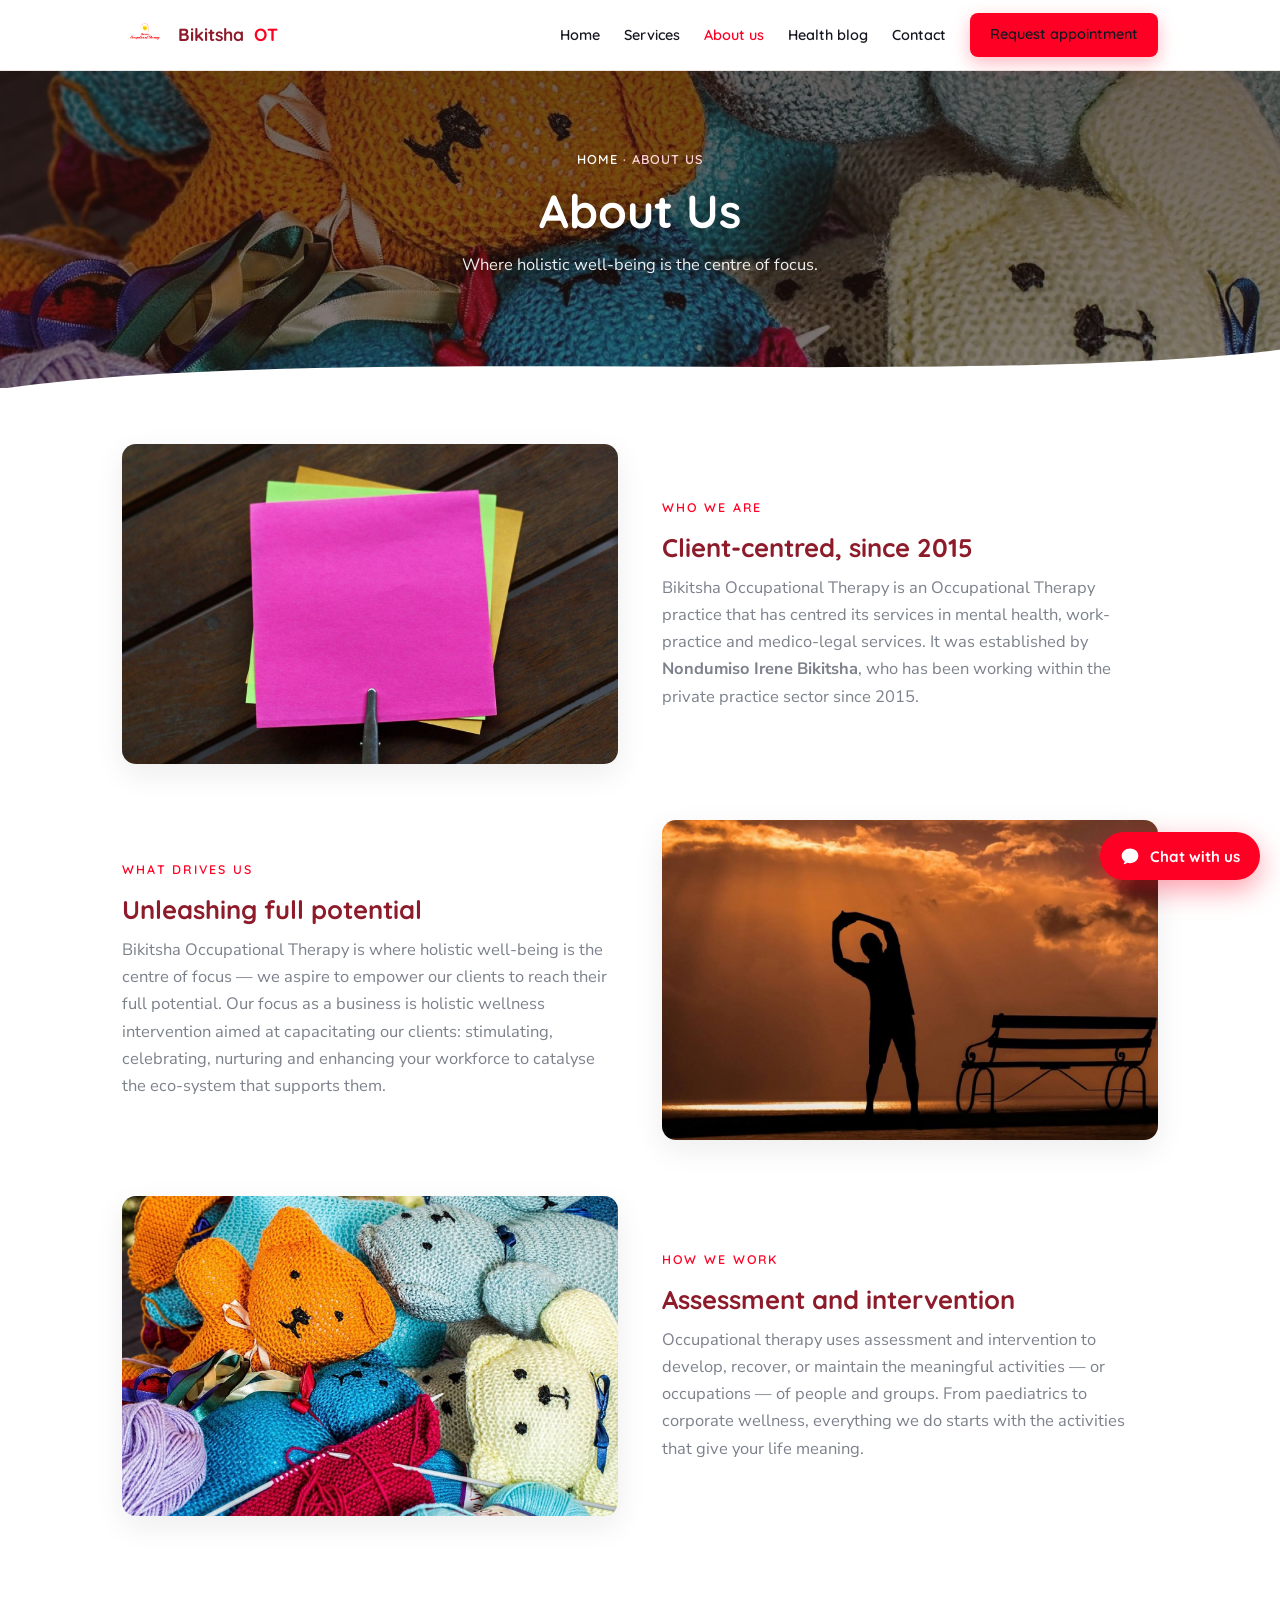
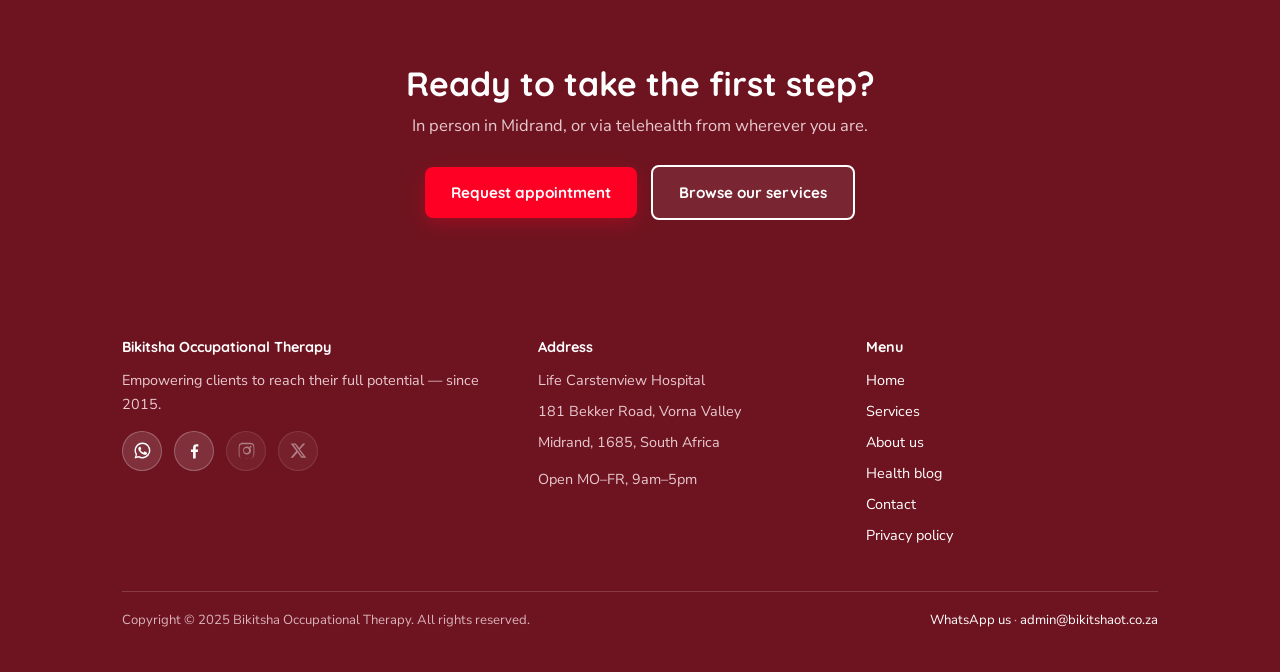
==== about-us.html @ 34b075bf "Recreate full bikitshaot.co.za site with interactive layer Multi-page recreation of the original sit" ====
<!DOCTYPE html>
<html lang="en">
<head>
<meta charset="UTF-8">
<meta name="viewport" content="width=device-width, initial-scale=1.0">
<title>About Us — Bikitsha Occupational Therapy</title>
<meta name="description" content="Bikitsha Occupational Therapy — established by Nondumiso Irene Bikitsha, in private practice since 2015. Holistic well-being through mental health, work-practice and medico-legal services.">
<link rel="icon" href="assets/img/logo.png">
<link rel="preconnect" href="https://fonts.googleapis.com">
<link rel="preconnect" href="https://fonts.gstatic.com" crossorigin>
<link href="https://fonts.googleapis.com/css2?family=Quicksand:wght@500;600;700&family=Nunito+Sans:ital,wght@0,400;0,600;0,700;1,400&display=swap" rel="stylesheet">
<link rel="stylesheet" href="assets/css/site.css">
</head>
<body>

<header class="site">
  <div class="wrap nav">
    <a class="logo" href="index.html"><img src="assets/img/logo.png" alt="">Bikitsha<span> OT</span></a>
    <button class="nav-toggle" aria-label="Menu" aria-expanded="false"><i></i></button>
    <ul class="nav-links">
      <li><a href="index.html">Home</a></li>
      <li><a href="services.html">Services</a></li>
      <li><a href="about-us.html" aria-current="page">About us</a></li>
      <li><a href="health-blog.html">Health blog</a></li>
      <li><a href="contact.html">Contact</a></li>
      <li><a class="btn btn-red" href="contact.html#book">Request appointment</a></li>
    </ul>
  </div>
</header>

<section class="page-hero" style="background-image:url('assets/img/toys.jpg')">
  <div class="wrap">
    <span class="crumbs"><a href="index.html">Home</a> · About us</span>
    <h1>About Us</h1>
    <p>Where holistic well-being is the centre of focus.</p>
  </div>
  <svg class="hero-wave" viewBox="0 0 1200 60" preserveAspectRatio="none" aria-hidden="true"><path d="M0,60 C300,10 900,60 1200,18 L1200,60 L0,60 Z"/></svg>
</section>

<section class="section" style="padding-top:56px">
  <div class="wrap">
    <div class="feature">
      <img src="assets/img/notes.jpg" alt="Bright sticky notes pinned to a wooden board">
      <div>
        <span class="eyebrow">Who we are</span>
        <h2>Client-centred, since 2015</h2>
        <p>Bikitsha Occupational Therapy is an Occupational Therapy practice that has centred its services in mental health, work-practice and medico-legal services. It was established by <strong>Nondumiso Irene Bikitsha</strong>, who has been working within the private practice sector since 2015.</p>
      </div>
    </div>
    <div class="feature rev">
      <img src="assets/img/stretch.jpg" alt="A person stretching at sunrise beside a bench">
      <div>
        <span class="eyebrow">What drives us</span>
        <h2>Unleashing full potential</h2>
        <p>Bikitsha Occupational Therapy is where holistic well-being is the centre of focus — we aspire to empower our clients to reach their full potential. Our focus as a business is holistic wellness intervention aimed at capacitating our clients: stimulating, celebrating, nurturing and enhancing your workforce to catalyse the eco-system that supports them.</p>
      </div>
    </div>
    <div class="feature">
      <img src="assets/img/toys.jpg" alt="Colourful hand-knitted toys and yarn">
      <div>
        <span class="eyebrow">How we work</span>
        <h2>Assessment and intervention</h2>
        <p>Occupational therapy uses assessment and intervention to develop, recover, or maintain the meaningful activities — or occupations — of people and groups. From paediatrics to corporate wellness, everything we do starts with the activities that give your life meaning.</p>
      </div>
    </div>
  </div>
</section>

<div class="cta-band">
  <h2>Ready to take the first step?</h2>
  <p>In person in Midrand, or via telehealth from wherever you are.</p>
  <a class="btn btn-red" href="contact.html#book">Request appointment</a>
  <a class="btn btn-ghost" href="services.html">Browse our services</a>
</div>

<footer class="site">
  <div class="wrap">
    <div class="footer-grid">
      <div>
        <strong>Bikitsha Occupational Therapy</strong>
        Empowering clients to reach their full potential — since 2015.
        <div class="social-row">
          <a href="https://wa.me/27615040294" aria-label="WhatsApp" title="WhatsApp">
            <svg viewBox="0 0 24 24"><path d="M12 2a10 10 0 0 0-8.6 15.1L2 22l5-1.3A10 10 0 1 0 12 2zm0 18.2c-1.5 0-3-.4-4.3-1.2l-.3-.2-3 .8.8-2.9-.2-.3A8.2 8.2 0 1 1 12 20.2zm4.5-6.1c-.2-.1-1.5-.7-1.7-.8-.2-.1-.4-.1-.6.1-.2.2-.6.8-.8 1-.1.2-.3.2-.5.1a6.7 6.7 0 0 1-2-1.2 7.5 7.5 0 0 1-1.4-1.7c-.1-.2 0-.4.1-.5l.4-.5c.1-.2.2-.3.3-.5v-.5c0-.1-.6-1.4-.8-1.9-.2-.5-.4-.4-.6-.4h-.5c-.2 0-.5.1-.7.3a3 3 0 0 0-1 2.2c0 1.3 1 2.6 1.1 2.8.1.2 2 3 4.8 4.2.7.3 1.2.5 1.6.6.7.2 1.3.2 1.8.1.6-.1 1.5-.6 1.7-1.2.2-.6.2-1.1.2-1.2l-.1-.3z"/></svg>
          </a>
          <a href="https://www.facebook.com/bikitshaot/" aria-label="Facebook" title="Facebook" target="_blank" rel="noopener">
            <svg viewBox="0 0 24 24"><path d="M13.5 22v-8h2.7l.4-3.2h-3.1V8.7c0-.9.3-1.6 1.6-1.6h1.7V4.2c-.3 0-1.3-.1-2.5-.1-2.5 0-4.1 1.5-4.1 4.2v2.5H7.5V14h2.7v8h3.3z"/></svg>
          </a>
          <a href="#" class="soon" aria-label="Instagram — link coming soon" title="Instagram — coming soon" aria-disabled="true">
            <svg viewBox="0 0 24 24"><path d="M12 2.2c3.2 0 3.6 0 4.9.1 1.2.1 1.8.2 2.2.4.6.2 1 .5 1.4.9.4.4.7.8.9 1.4.2.4.4 1 .4 2.2.1 1.3.1 1.7.1 4.9s0 3.6-.1 4.9c-.1 1.2-.2 1.8-.4 2.2-.2.6-.5 1-.9 1.4-.4.4-.8.7-1.4.9-.4.2-1 .4-2.2.4-1.3.1-1.7.1-4.9.1s-3.6 0-4.9-.1c-1.2-.1-1.8-.2-2.2-.4-.6-.2-1-.5-1.4-.9-.4-.4-.7-.8-.9-1.4-.2-.4-.4-1-.4-2.2-.1-1.3-.1-1.7-.1-4.9s0-3.6.1-4.9c.1-1.2.2-1.8.4-2.2.2-.6.5-1 .9-1.4.4-.4.8-.7 1.4-.9.4-.2 1-.4 2.2-.4 1.3-.1 1.7-.1 4.9-.1zm0 1.8c-3.1 0-3.5 0-4.8.1-1.1.1-1.5.2-1.9.3-.5.2-.8.4-1.1.7-.3.3-.5.6-.7 1.1-.1.4-.3.8-.3 1.9-.1 1.3-.1 1.7-.1 4.8s0 3.5.1 4.8c.1 1.1.2 1.5.3 1.9.2.5.4.8.7 1.1.3.3.6.5 1.1.7.4.1.8.3 1.9.3 1.3.1 1.7.1 4.8.1s3.5 0 4.8-.1c1.1-.1 1.5-.2 1.9-.3.5-.2.8-.4 1.1-.7.3-.3.5-.6.7-1.1.1-.4.3-.8.3-1.9.1-1.3.1-1.7.1-4.8s0-3.5-.1-4.8c-.1-1.1-.2-1.5-.3-1.9-.2-.5-.4-.8-.7-1.1-.3-.3-.6-.5-1.1-.7-.4-.1-.8-.3-1.9-.3-1.3-.1-1.7-.1-4.8-.1zm0 3.1a5 5 0 1 1 0 9.9 5 5 0 0 1 0-9.9zm0 8.1a3.2 3.2 0 1 0 0-6.4 3.2 3.2 0 0 0 0 6.4zm6.3-8.3a1.2 1.2 0 1 1-2.3 0 1.2 1.2 0 0 1 2.3 0z"/></svg>
          </a>
          <a href="#" class="soon" aria-label="X — link coming soon" title="X — coming soon" aria-disabled="true">
            <svg viewBox="0 0 24 24"><path d="M17.5 3h3.1l-6.8 7.8L21.9 21h-6.3l-4.9-6.4L5 21H1.9l7.3-8.3L2.1 3h6.4l4.4 5.9L17.5 3zm-1.1 16.2h1.7L7.6 4.7H5.8l10.6 14.5z"/></svg>
          </a>
        </div>
      </div>
      <div>
        <strong>Address</strong>
        <ul>
          <li>Life Carstenview Hospital</li>
          <li>181 Bekker Road, Vorna Valley</li>
          <li>Midrand, 1685, South Africa</li>
          <li style="margin-top:.8rem">Open MO–FR, 9am–5pm</li>
        </ul>
      </div>
      <div>
        <strong>Menu</strong>
        <ul>
          <li><a href="index.html">Home</a></li>
          <li><a href="services.html">Services</a></li>
          <li><a href="about-us.html">About us</a></li>
          <li><a href="health-blog.html">Health blog</a></li>
          <li><a href="contact.html">Contact</a></li>
          <li><a href="privacy-policy.html">Privacy policy</a></li>
        </ul>
      </div>
    </div>
    <div class="footer-bottom">
      <span>Copyright © 2025 Bikitsha Occupational Therapy. All rights reserved.</span>
      <span><a href="https://wa.me/27615040294">WhatsApp us</a> · <a href="mailto:admin@bikitshaot.co.za">admin@bikitshaot.co.za</a></span>
    </div>
  </div>
</footer>

<div id="chatbot"></div>
<script src="assets/js/site.js"></script>
</body>
</html>
---- assets/css/site.css ----
:root{
  --crimson:#8E1B2A;
  --crimson-deep:#6E1420;
  --signal:#FF0025;
  --signal-soft:#FFE9EC;
  --ink:#161721;
  --grey:#7C818B;
  --mist:#F6F3F1;
  --line:#ECE7E3;
  --white:#FFFFFF;
  --radius:14px;
  --shadow:0 10px 30px rgba(22,23,33,.08);
  --display:'Quicksand',sans-serif;
  --body:'Nunito Sans',sans-serif;
}
*{margin:0;padding:0;box-sizing:border-box}
html{scroll-behavior:smooth}
@media (prefers-reduced-motion:reduce){
  html{scroll-behavior:auto}
  *,*::before,*::after{animation:none!important;transition:none!important}
}
body{font-family:var(--body);color:var(--ink);background:var(--white);line-height:1.65;font-size:16.5px}
h1,h2,h3,h4{font-family:var(--display);line-height:1.15;color:var(--crimson)}
img{max-width:100%}
a{color:var(--crimson)}
button{font-family:var(--display);cursor:pointer}
:focus-visible{outline:3px solid var(--signal);outline-offset:2px;border-radius:4px}
.wrap{max-width:1080px;margin:0 auto;padding:0 22px}
.eyebrow{font-family:var(--display);font-weight:600;font-size:.78rem;letter-spacing:.18em;text-transform:uppercase;color:var(--signal);display:block;margin-bottom:.9rem}
.section{padding:84px 0}
.section-title{font-size:clamp(1.7rem,3.6vw,2.4rem);font-weight:700;margin-bottom:.6rem}
.section-lede{color:var(--grey);max-width:640px;margin-bottom:2.4rem}

/* ---------- header ---------- */
header.site{position:sticky;top:0;z-index:50;background:rgba(255,255,255,.94);backdrop-filter:blur(8px);border-bottom:1px solid var(--line)}
.nav{display:flex;align-items:center;justify-content:space-between;height:70px;gap:14px}
.logo{display:flex;align-items:center;gap:10px;font-family:var(--display);font-weight:700;font-size:1.1rem;color:var(--crimson);text-decoration:none;white-space:nowrap}
.logo img{height:46px;width:46px;object-fit:cover;object-position:center 34%;border-radius:50%}
.logo span{color:var(--signal)}
.nav-links{display:flex;gap:24px;align-items:center;list-style:none}
.nav-links a{font-family:var(--display);font-weight:600;font-size:.9rem;color:var(--ink);text-decoration:none}
.nav-links a:hover,.nav-links a[aria-current="page"]{color:var(--signal)}
.btn{display:inline-block;font-family:var(--display);font-weight:700;font-size:.95rem;padding:13px 26px;border-radius:8px;border:none;text-decoration:none;text-align:center;transition:transform .15s ease,box-shadow .15s ease;cursor:pointer}
.btn:hover{transform:translateY(-1px)}
.btn-red{background:var(--signal);color:#fff;box-shadow:0 6px 18px rgba(255,0,37,.28)}
.btn-ghost{background:transparent;color:var(--crimson);border:2px solid var(--crimson)}
.btn-quiet{background:var(--mist);color:var(--ink)}
.nav .btn{padding:10px 20px}
.nav-toggle{display:none;background:none;border:none;width:44px;height:44px;position:relative}
.nav-toggle i,.nav-toggle i::before,.nav-toggle i::after{content:'';display:block;position:absolute;height:2.5px;border-radius:2px;background:var(--crimson);transition:transform .2s,opacity .2s}
.nav-toggle i{top:21px;left:10px;right:10px}
.nav-toggle i::before,.nav-toggle i::after{left:0;right:0}
.nav-toggle i::before{top:-8px}
.nav-toggle i::after{top:8px}
@media (max-width:880px){
  .nav-toggle{display:block}
  .nav-links{position:fixed;inset:70px 0 auto 0;background:var(--white);flex-direction:column;align-items:stretch;gap:0;padding:8px 22px 20px;border-bottom:1px solid var(--line);box-shadow:var(--shadow);display:none}
  .nav-links.open{display:flex}
  .nav-links li{border-bottom:1px solid var(--line)}
  .nav-links li:last-child{border-bottom:none;padding-top:14px}
  .nav-links a{display:block;padding:14px 2px;font-size:1rem}
  .nav-links .btn{padding:13px 20px}
}

/* ---------- hero carousel ---------- */
.carousel{position:relative;overflow:hidden;background:var(--crimson-deep)}
.slides{display:flex;transition:transform .6s cubic-bezier(.4,0,.2,1)}
.slide{min-width:100%;position:relative;padding:92px 0 150px;background-size:cover;background-position:center}
.slide::before{content:'';position:absolute;inset:0;background:linear-gradient(180deg,rgba(32,18,14,.64) 0%,rgba(32,18,14,.5) 55%,rgba(32,18,14,.68) 100%)}
.slide .wrap{position:relative;z-index:2;max-width:780px;text-align:center}
.slide .eyebrow{color:#FFD6DC}
.slide h1,.slide h2{font-size:clamp(2rem,5vw,3.2rem);margin-bottom:1rem;color:#fff;text-shadow:0 2px 18px rgba(0,0,0,.35)}
.slide p{color:rgba(255,255,255,.93);font-size:1.08rem;max-width:600px;margin:0 auto 1.9rem;text-shadow:0 1px 10px rgba(0,0,0,.35)}
.slide .slide-when{display:inline-block;font-family:var(--display);font-weight:700;font-size:.85rem;letter-spacing:.06em;background:rgba(255,255,255,.16);border:1px solid rgba(255,255,255,.35);color:#fff;border-radius:999px;padding:7px 16px;margin-bottom:1.2rem}
.slide .hero-ctas{display:flex;gap:14px;justify-content:center;flex-wrap:wrap}
.slide .btn-ghost{color:#fff;border-color:#fff;background:rgba(255,255,255,.08)}
.car-arrow{position:absolute;top:50%;transform:translateY(-50%);z-index:5;background:rgba(255,255,255,.14);border:1px solid rgba(255,255,255,.4);color:#fff;width:44px;height:44px;border-radius:50%;font-size:1.25rem;line-height:1;display:flex;align-items:center;justify-content:center;transition:background .15s}
.car-arrow:hover{background:rgba(255,255,255,.3)}
.car-arrow.prev{left:14px}
.car-arrow.next{right:14px}
.car-dots{position:absolute;left:0;right:0;bottom:76px;display:flex;gap:9px;justify-content:center;z-index:5}
.car-dot{width:30px;height:6px;border-radius:3px;background:rgba(255,255,255,.35);border:none;padding:0;transition:background .2s}
.car-dot.active{background:#fff}
.carousel .hero-wave{position:absolute;left:0;right:0;bottom:-1px;width:100%;height:64px;z-index:4;pointer-events:none}
.carousel .hero-wave path{fill:var(--white)}
@media (max-width:640px){
  .car-arrow{display:none}
  .slide{padding:66px 0 130px}
}

/* ---------- page hero (inner pages) ---------- */
.page-hero{position:relative;background:var(--crimson-deep);background-size:cover;background-position:center;padding:78px 0 110px;overflow:hidden}
.page-hero::before{content:'';position:absolute;inset:0;background:linear-gradient(180deg,rgba(32,18,14,.66) 0%,rgba(32,18,14,.55) 100%)}
.page-hero .wrap{position:relative;z-index:2;text-align:center}
.page-hero h1{color:#fff;font-size:clamp(1.9rem,4.6vw,2.9rem);text-shadow:0 2px 18px rgba(0,0,0,.35)}
.page-hero p{color:rgba(255,255,255,.92);max-width:620px;margin:.8rem auto 0;text-shadow:0 1px 10px rgba(0,0,0,.3)}
.page-hero .crumbs{position:relative;z-index:2;font-family:var(--display);font-weight:600;font-size:.8rem;letter-spacing:.08em;text-transform:uppercase;color:#FFD6DC;margin-bottom:.9rem;display:block;text-align:center}
.page-hero .crumbs a{color:#fff;text-decoration:none}
.page-hero .hero-wave{position:absolute;left:0;right:0;bottom:-1px;width:100%;height:56px;z-index:3}
.page-hero .hero-wave path{fill:var(--white)}

/* ---------- waves ---------- */
.wave{display:block;width:100%;height:60px;margin-top:-1px}
.wave path{fill:var(--mist)}
.wave.on-white path{fill:var(--white)}

/* ---------- two-col feature (vision/mission/about) ---------- */
.feature{display:grid;grid-template-columns:1fr 1fr;gap:44px;align-items:center;margin-bottom:56px}
.feature:last-child{margin-bottom:0}
.feature img{border-radius:var(--radius);box-shadow:var(--shadow);width:100%;height:320px;object-fit:cover}
.feature.rev img{order:2}
@media (max-width:760px){
  .feature{grid-template-columns:1fr;gap:22px}
  .feature.rev img{order:0}
  .feature img{height:220px}
}
.feature h2{font-size:1.6rem;margin-bottom:.7rem}
.feature p{color:var(--grey)}

/* ---------- help cards ---------- */
.help-grid{display:grid;grid-template-columns:repeat(3,1fr);gap:20px}
@media (max-width:900px){.help-grid{grid-template-columns:1fr}}
.help-card{background:var(--white);border:1px solid var(--line);border-radius:var(--radius);box-shadow:var(--shadow);overflow:hidden;display:flex;flex-direction:column}
.help-card img{width:100%;height:170px;object-fit:cover}
.help-card > div{padding:22px 24px 26px}
.help-card h3{font-size:1.15rem;margin-bottom:.5rem}
.help-card p{color:var(--grey);font-size:.93rem}

/* ---------- news row (WHO-style) ---------- */
.news-row{display:grid;grid-template-columns:repeat(4,1fr);gap:18px}
@media (max-width:980px){.news-row{grid-template-columns:1fr 1fr}}
@media (max-width:560px){.news-row{grid-template-columns:1fr}}
.news-card{background:var(--white);border:1px solid var(--line);border-radius:var(--radius);box-shadow:var(--shadow);overflow:hidden;display:flex;flex-direction:column;text-decoration:none;transition:transform .15s ease,border-color .15s}
.news-card:hover{transform:translateY(-3px);border-color:var(--signal)}
.news-card img{width:100%;height:130px;object-fit:cover}
.news-card > div{padding:16px 18px 20px;display:flex;flex-direction:column;flex:1}
.news-tag{font-family:var(--display);font-weight:700;font-size:.68rem;letter-spacing:.12em;text-transform:uppercase;color:var(--signal);margin-bottom:.45rem}
.news-card h3{font-size:1rem;color:var(--ink);margin-bottom:.4rem}
.news-card p{color:var(--grey);font-size:.85rem;flex:1}
.news-card .news-more{font-family:var(--display);font-weight:700;font-size:.82rem;color:var(--crimson);margin-top:12px}

/* ---------- finder wizard ---------- */
.wizard{background:var(--white);border:1px solid var(--line);border-radius:var(--radius);box-shadow:var(--shadow);max-width:720px;margin:0 auto;overflow:hidden}
.wizard-head{display:flex;align-items:center;justify-content:space-between;padding:18px 26px;border-bottom:1px solid var(--line);background:var(--mist)}
.wizard-steps{display:flex;gap:8px}
.step-dot{width:34px;height:6px;border-radius:3px;background:var(--line);transition:background .25s}
.step-dot.active{background:var(--signal)}
.step-dot.done{background:var(--crimson)}
.wizard-back{background:none;border:none;font-weight:600;font-size:.85rem;color:var(--grey);visibility:hidden}
.wizard-back.show{visibility:visible}
.wizard-body{padding:34px 30px 38px}
.wizard-q{font-size:1.28rem;font-weight:700;color:var(--ink);font-family:var(--display);margin-bottom:1.4rem}
.choice-grid{display:grid;grid-template-columns:1fr 1fr;gap:12px}
@media (max-width:560px){.choice-grid{grid-template-columns:1fr}}
.choice{display:block;width:100%;text-align:left;background:var(--white);border:2px solid var(--line);border-radius:12px;padding:16px 18px;transition:border-color .15s,background .15s}
.choice:hover{border-color:var(--signal)}
.choice b{display:block;font-family:var(--display);font-size:1rem;color:var(--ink);margin-bottom:2px}
.choice small{color:var(--grey);font-size:.85rem;line-height:1.4;display:block;font-family:var(--body)}
.result-card{text-align:left}
.result-card .eyebrow{margin-bottom:.4rem}
.result-card h3{font-size:1.5rem;margin-bottom:.7rem}
.result-card p{color:var(--grey);margin-bottom:1rem}
.result-note{background:var(--signal-soft);border-radius:10px;padding:12px 16px;font-size:.9rem;color:var(--crimson-deep);margin-bottom:1.4rem}
.result-actions{display:flex;gap:12px;flex-wrap:wrap}

/* ---------- services ---------- */
.svc-grid{display:grid;grid-template-columns:repeat(3,1fr);gap:18px}
@media (max-width:900px){.svc-grid{grid-template-columns:1fr 1fr}}
@media (max-width:600px){.svc-grid{grid-template-columns:1fr}}
.svc{background:var(--white);border:1px solid var(--line);border-radius:var(--radius);padding:24px;box-shadow:var(--shadow);transition:border-color .3s,opacity .3s;display:flex;flex-direction:column}
.svc.dim{opacity:.38}
.svc.lit{border-color:var(--signal)}
.svc-ages{font-size:.72rem;font-weight:700;letter-spacing:.1em;text-transform:uppercase;color:var(--signal);font-family:var(--display);margin-bottom:.5rem}
.svc h3{font-size:1.12rem;margin-bottom:.45rem}
.svc p{color:var(--grey);font-size:.92rem;flex:1}
.svc-more{margin-top:12px;background:none;border:none;color:var(--crimson);font-weight:700;font-size:.85rem;text-align:left;padding:0}
.svc-more::after{content:' +'}
.svc.open .svc-more::after{content:' −'}
.svc-detail{display:none;margin-top:10px;font-size:.9rem;color:var(--ink);border-top:1px dashed var(--line);padding-top:10px}
.svc.open .svc-detail{display:block}

/* ---------- life path ---------- */
.lifepath{background:var(--white);border:1px solid var(--line);border-radius:var(--radius);box-shadow:var(--shadow);padding:34px 30px 26px;margin:0 0 40px}
.lifepath h3{font-size:1.25rem;margin-bottom:.3rem}
.lifepath .lp-sub{color:var(--grey);font-size:.92rem;margin-bottom:1.2rem}
.lp-svg{width:100%;height:auto;display:block}
.lp-track{fill:none;stroke:var(--line);stroke-width:5;stroke-linecap:round}
.lp-fill{fill:none;stroke:var(--signal);stroke-width:5;stroke-linecap:round;transition:stroke-dashoffset .18s linear}
.lp-walker{transition:transform .18s linear}
.lp-labels{display:flex;justify-content:space-between;gap:8px;font-family:var(--display);font-weight:600;font-size:.75rem;color:var(--grey);margin-top:6px}
@media (max-width:560px){.lp-labels span:nth-child(2),.lp-labels span:nth-child(4){display:none}}
.lp-stage{text-align:center;font-family:var(--display);font-weight:700;color:var(--crimson);font-size:1.05rem;margin-top:14px;min-height:1.6em;display:block}
input[type=range].lp-range{width:100%;margin-top:14px;accent-color:var(--signal);height:28px}

/* ---------- faq ---------- */
.faq{max-width:720px;margin:56px auto 0}
.faq h3{font-size:1.35rem;margin-bottom:1.2rem}
.faq-item{border:1px solid var(--line);border-radius:10px;margin-bottom:10px;background:var(--white)}
.faq-q{width:100%;background:none;border:none;text-align:left;font-weight:700;font-size:.98rem;color:var(--ink);padding:16px 46px 16px 18px;position:relative}
.faq-q::after{content:'+';position:absolute;right:18px;top:50%;transform:translateY(-50%);color:var(--signal);font-size:1.3rem;font-weight:500}
.faq-item.open .faq-q::after{content:'−'}
.faq-a{display:none;padding:0 18px 16px;color:var(--grey);font-size:.93rem}
.faq-item.open .faq-a{display:block}

/* ---------- check-in ---------- */
.track-pick{display:grid;grid-template-columns:1fr 1fr;gap:16px;max-width:720px}
@media (max-width:640px){.track-pick{grid-template-columns:1fr}}
.track-card{background:var(--white);border:2px solid var(--line);border-radius:var(--radius);padding:26px;text-align:left;transition:border-color .15s}
.track-card:hover{border-color:var(--signal)}
.track-card h3{font-size:1.15rem;margin-bottom:.4rem}
.track-card p{color:var(--grey);font-size:.9rem;font-family:var(--body)}
.quiz{background:var(--white);border:1px solid var(--line);border-radius:var(--radius);box-shadow:var(--shadow);max-width:720px;padding:30px;display:none}
.quiz.show{display:block}
.quiz-progress{font-family:var(--display);font-weight:600;font-size:.8rem;color:var(--grey);margin-bottom:.8rem}
.quiz-q{font-family:var(--display);font-weight:700;font-size:1.15rem;margin-bottom:1.2rem}
.quiz-opts{display:flex;flex-direction:column;gap:10px}
.quiz-opts .choice{padding:13px 16px}
.quiz-result h3{font-size:1.4rem;margin-bottom:.6rem}
.quiz-result p{color:var(--grey);margin-bottom:1rem}
.quiz-bar{height:10px;border-radius:5px;background:var(--line);overflow:hidden;margin:14px 0 6px}
.quiz-bar i{display:block;height:100%;background:var(--signal);border-radius:5px}
.quiz-bar-label{font-size:.8rem;color:var(--grey);margin-bottom:16px}
.disclaimer{font-size:.82rem;color:var(--grey);background:var(--white);border:1px dashed var(--line);border-radius:10px;padding:12px 16px;max-width:720px;margin-top:22px}

/* ---------- booking / contact ---------- */
.booking-grid{display:grid;grid-template-columns:1.05fr .95fr;gap:44px;align-items:start}
@media (max-width:820px){.booking-grid{grid-template-columns:1fr}}
form.book{background:var(--white);border:1px solid var(--line);border-radius:var(--radius);box-shadow:var(--shadow);padding:30px}
.field{margin-bottom:16px}
.field label{display:block;font-family:var(--display);font-weight:600;font-size:.85rem;margin-bottom:6px}
.field input,.field select,.field textarea{width:100%;padding:12px 14px;border:1.5px solid var(--line);border-radius:9px;font-family:var(--body);font-size:.95rem;background:var(--white);color:var(--ink)}
.field input:focus,.field select:focus,.field textarea:focus{outline:none;border-color:var(--signal)}
.field-row{display:grid;grid-template-columns:1fr 1fr;gap:14px}
@media (max-width:520px){.field-row{grid-template-columns:1fr}}
.book-actions{display:flex;gap:12px;flex-wrap:wrap;margin-top:6px}
.book-hint{font-size:.82rem;color:var(--grey);margin-top:12px}
.contact-side h2{margin-bottom:.6rem}
.contact-side p{color:var(--grey);margin-bottom:1.4rem}
.contact-list{list-style:none}
.contact-list li{padding:13px 0;border-bottom:1px solid var(--line);font-size:.95rem}
.contact-list b{font-family:var(--display);display:block;font-size:.8rem;letter-spacing:.08em;text-transform:uppercase;color:var(--crimson);margin-bottom:2px}
.contact-list a{text-decoration:none;font-weight:600}

/* ---------- prose (blog, privacy) ---------- */
.prose{max-width:760px;margin:0 auto}
.prose h2{font-size:1.5rem;margin:2.2rem 0 .7rem}
.prose h3{font-size:1.2rem;margin:1.8rem 0 .6rem}
.prose p{margin-bottom:1rem}
.prose ul{margin:0 0 1rem 1.3rem}
.prose li{margin-bottom:.5rem}
.prose .post-meta{font-family:var(--display);font-weight:600;font-size:.85rem;color:var(--grey);margin-bottom:1.6rem}
.prose img.post-hero{border-radius:var(--radius);box-shadow:var(--shadow);margin-bottom:1.6rem}

/* ---------- footer ---------- */
footer.site{background:var(--crimson-deep);color:#E8C9CE;padding:52px 0 40px;font-size:.9rem}
.footer-grid{display:grid;grid-template-columns:1.3fr 1fr 1fr;gap:36px}
@media (max-width:760px){.footer-grid{grid-template-columns:1fr}}
footer.site strong{font-family:var(--display);color:#fff;display:block;margin-bottom:.6rem}
footer.site a{color:#fff;text-decoration:none}
footer.site a:hover{text-decoration:underline}
footer.site ul{list-style:none}
footer.site li{margin-bottom:.45rem}
.social-row{display:flex;gap:12px;margin-top:14px}
.social-row a{display:flex;align-items:center;justify-content:center;width:40px;height:40px;border-radius:50%;background:rgba(255,255,255,.12);border:1px solid rgba(255,255,255,.25);transition:background .15s}
.social-row a:hover{background:rgba(255,255,255,.28);text-decoration:none}
.social-row svg{width:19px;height:19px;fill:#fff}
.social-row a.soon{opacity:.45;cursor:default}
.footer-bottom{border-top:1px solid rgba(255,255,255,.16);margin-top:36px;padding-top:18px;font-size:.82rem;color:#D9B3B9;display:flex;justify-content:space-between;gap:12px;flex-wrap:wrap}

/* ---------- chatbot ---------- */
.chat-fab{position:fixed;right:20px;bottom:20px;z-index:90;display:flex;align-items:center;gap:10px;background:var(--signal);color:#fff;border:none;border-radius:999px;padding:14px 20px;font-family:var(--display);font-weight:700;font-size:.95rem;box-shadow:0 10px 28px rgba(255,0,37,.38)}
.chat-fab svg{width:20px;height:20px;fill:#fff}
.chat-panel{position:fixed;right:16px;bottom:16px;z-index:95;width:min(380px,calc(100vw - 32px));max-height:min(560px,calc(100vh - 32px));background:var(--white);border:1px solid var(--line);border-radius:16px;box-shadow:0 24px 60px rgba(22,23,33,.28);display:none;flex-direction:column;overflow:hidden}
.chat-panel.open{display:flex}
.chat-head{background:var(--crimson-deep);color:#fff;padding:15px 18px;display:flex;align-items:center;justify-content:space-between;gap:10px}
.chat-head b{font-family:var(--display);font-size:.98rem}
.chat-head small{display:block;font-size:.75rem;color:#E8C9CE;font-weight:400}
.chat-close{background:none;border:none;color:#fff;font-size:1.35rem;line-height:1;padding:4px}
.chat-log{flex:1;overflow-y:auto;padding:16px;display:flex;flex-direction:column;gap:10px;background:var(--mist)}
.chat-msg{max-width:86%;padding:10px 14px;border-radius:14px;font-size:.9rem;line-height:1.5}
.chat-msg.bot{background:var(--white);border:1px solid var(--line);border-bottom-left-radius:4px;align-self:flex-start}
.chat-msg.user{background:var(--signal);color:#fff;border-bottom-right-radius:4px;align-self:flex-end}
.chat-msg a{font-weight:700}
.chat-msg.bot a{color:var(--crimson)}
.chat-msg.user a{color:#fff}
.chat-chips{display:flex;flex-wrap:wrap;gap:8px;align-self:flex-start;max-width:100%}
.chat-chip{background:var(--white);border:1.5px solid var(--crimson);color:var(--crimson);font-family:var(--display);font-weight:600;font-size:.8rem;border-radius:999px;padding:7px 13px;transition:background .15s,color .15s}
.chat-chip:hover{background:var(--crimson);color:#fff}
.chat-form{display:flex;gap:8px;padding:12px;border-top:1px solid var(--line);background:var(--white)}
.chat-form input{flex:1;border:1.5px solid var(--line);border-radius:999px;padding:11px 16px;font-family:var(--body);font-size:.9rem}
.chat-form input:focus{outline:none;border-color:var(--signal)}
.chat-send{background:var(--signal);border:none;color:#fff;border-radius:50%;width:42px;height:42px;display:flex;align-items:center;justify-content:center;flex-shrink:0}
.chat-send svg{width:18px;height:18px;fill:#fff}
@media (max-width:480px){
  .chat-fab span{display:none}
  .chat-fab{padding:14px}
}

/* ---------- floating whatsapp on inner pages ---------- */
.cta-band{background:var(--crimson-deep);color:#fff;text-align:center;padding:64px 22px}
.cta-band h2{color:#fff;font-size:clamp(1.5rem,3.4vw,2.1rem);margin-bottom:.6rem}
.cta-band p{color:#E8C9CE;max-width:560px;margin:0 auto 1.6rem}
.cta-band .btn-ghost{color:#fff;border-color:#fff;background:rgba(255,255,255,.08);margin-left:10px}
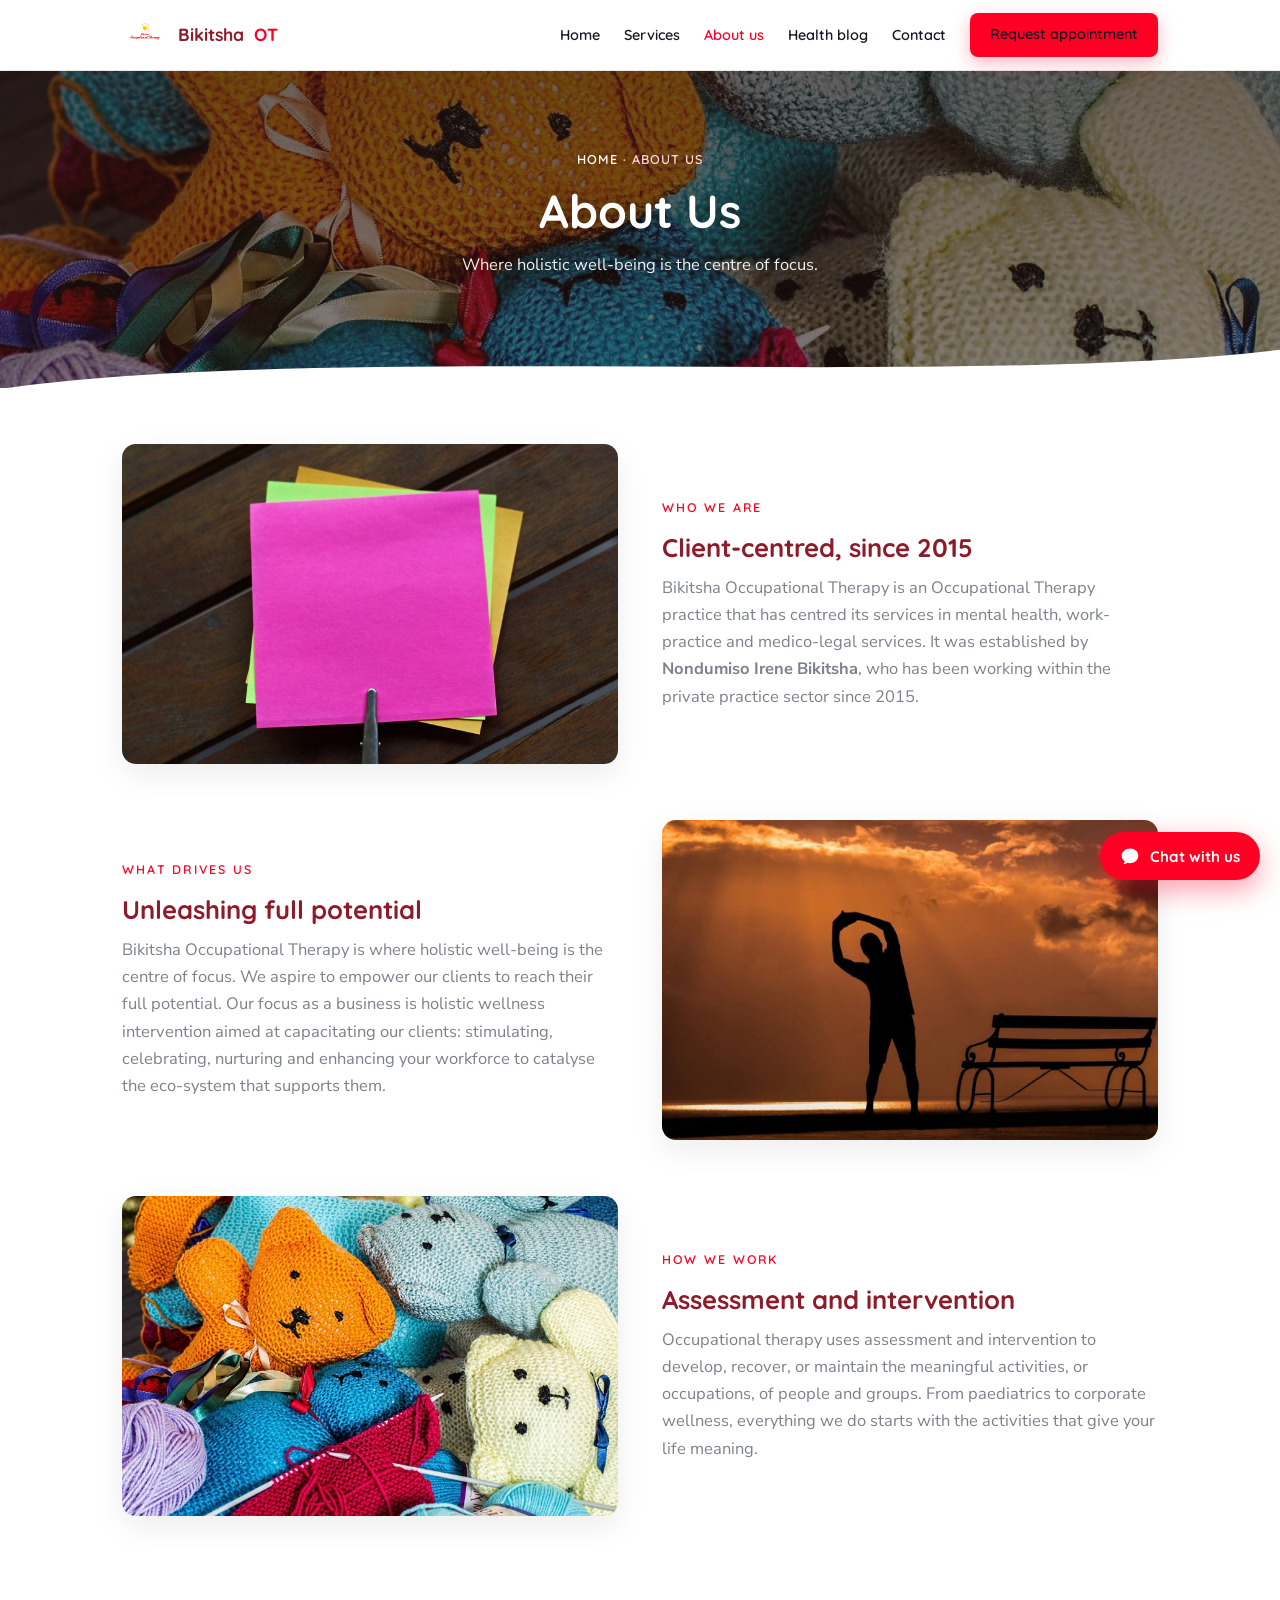
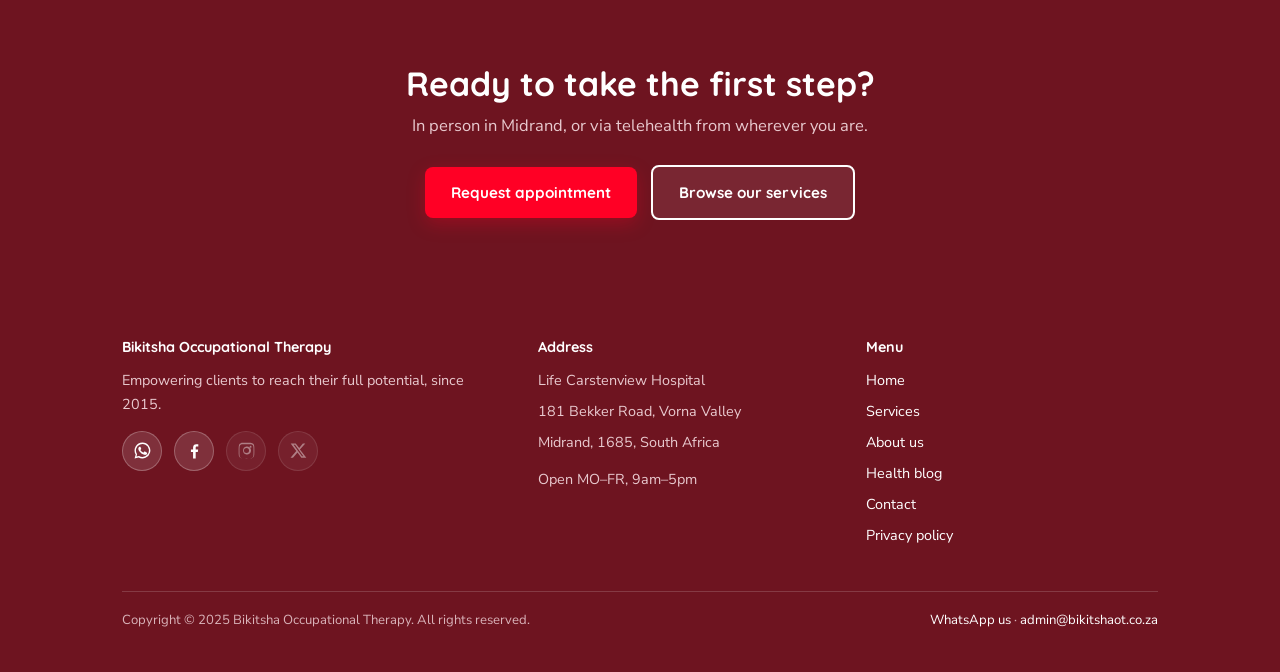
==== commit ef8f8109: "Remove all em-dashes from site copy Rewrote every em-dash construction across all pages, the chatbot" ====
--- a/about-us.html
+++ b/about-us.html
@@ -3,8 +3,8 @@
 <head>
 <meta charset="UTF-8">
 <meta name="viewport" content="width=device-width, initial-scale=1.0">
-<title>About Us — Bikitsha Occupational Therapy</title>
-<meta name="description" content="Bikitsha Occupational Therapy — established by Nondumiso Irene Bikitsha, in private practice since 2015. Holistic well-being through mental health, work-practice and medico-legal services.">
+<title>About Us | Bikitsha Occupational Therapy</title>
+<meta name="description" content="Bikitsha Occupational Therapy, established by Nondumiso Irene Bikitsha, in private practice since 2015. Holistic well-being through mental health, work-practice and medico-legal services.">
 <link rel="icon" href="assets/img/logo.png">
 <link rel="preconnect" href="https://fonts.googleapis.com">
 <link rel="preconnect" href="https://fonts.gstatic.com" crossorigin>
@@ -52,7 +52,7 @@
       <div>
         <span class="eyebrow">What drives us</span>
         <h2>Unleashing full potential</h2>
-        <p>Bikitsha Occupational Therapy is where holistic well-being is the centre of focus — we aspire to empower our clients to reach their full potential. Our focus as a business is holistic wellness intervention aimed at capacitating our clients: stimulating, celebrating, nurturing and enhancing your workforce to catalyse the eco-system that supports them.</p>
+        <p>Bikitsha Occupational Therapy is where holistic well-being is the centre of focus. We aspire to empower our clients to reach their full potential. Our focus as a business is holistic wellness intervention aimed at capacitating our clients: stimulating, celebrating, nurturing and enhancing your workforce to catalyse the eco-system that supports them.</p>
       </div>
     </div>
     <div class="feature">
@@ -60,7 +60,7 @@
       <div>
         <span class="eyebrow">How we work</span>
         <h2>Assessment and intervention</h2>
-        <p>Occupational therapy uses assessment and intervention to develop, recover, or maintain the meaningful activities — or occupations — of people and groups. From paediatrics to corporate wellness, everything we do starts with the activities that give your life meaning.</p>
+        <p>Occupational therapy uses assessment and intervention to develop, recover, or maintain the meaningful activities, or occupations, of people and groups. From paediatrics to corporate wellness, everything we do starts with the activities that give your life meaning.</p>
       </div>
     </div>
   </div>
@@ -78,7 +78,7 @@
     <div class="footer-grid">
       <div>
         <strong>Bikitsha Occupational Therapy</strong>
-        Empowering clients to reach their full potential — since 2015.
+        Empowering clients to reach their full potential, since 2015.
         <div class="social-row">
           <a href="https://wa.me/27615040294" aria-label="WhatsApp" title="WhatsApp">
             <svg viewBox="0 0 24 24"><path d="M12 2a10 10 0 0 0-8.6 15.1L2 22l5-1.3A10 10 0 1 0 12 2zm0 18.2c-1.5 0-3-.4-4.3-1.2l-.3-.2-3 .8.8-2.9-.2-.3A8.2 8.2 0 1 1 12 20.2zm4.5-6.1c-.2-.1-1.5-.7-1.7-.8-.2-.1-.4-.1-.6.1-.2.2-.6.8-.8 1-.1.2-.3.2-.5.1a6.7 6.7 0 0 1-2-1.2 7.5 7.5 0 0 1-1.4-1.7c-.1-.2 0-.4.1-.5l.4-.5c.1-.2.2-.3.3-.5v-.5c0-.1-.6-1.4-.8-1.9-.2-.5-.4-.4-.6-.4h-.5c-.2 0-.5.1-.7.3a3 3 0 0 0-1 2.2c0 1.3 1 2.6 1.1 2.8.1.2 2 3 4.8 4.2.7.3 1.2.5 1.6.6.7.2 1.3.2 1.8.1.6-.1 1.5-.6 1.7-1.2.2-.6.2-1.1.2-1.2l-.1-.3z"/></svg>
@@ -86,10 +86,10 @@
           <a href="https://www.facebook.com/bikitshaot/" aria-label="Facebook" title="Facebook" target="_blank" rel="noopener">
             <svg viewBox="0 0 24 24"><path d="M13.5 22v-8h2.7l.4-3.2h-3.1V8.7c0-.9.3-1.6 1.6-1.6h1.7V4.2c-.3 0-1.3-.1-2.5-.1-2.5 0-4.1 1.5-4.1 4.2v2.5H7.5V14h2.7v8h3.3z"/></svg>
           </a>
-          <a href="#" class="soon" aria-label="Instagram — link coming soon" title="Instagram — coming soon" aria-disabled="true">
+          <a href="#" class="soon" aria-label="Instagram (link coming soon)" title="Instagram (coming soon)" aria-disabled="true">
             <svg viewBox="0 0 24 24"><path d="M12 2.2c3.2 0 3.6 0 4.9.1 1.2.1 1.8.2 2.2.4.6.2 1 .5 1.4.9.4.4.7.8.9 1.4.2.4.4 1 .4 2.2.1 1.3.1 1.7.1 4.9s0 3.6-.1 4.9c-.1 1.2-.2 1.8-.4 2.2-.2.6-.5 1-.9 1.4-.4.4-.8.7-1.4.9-.4.2-1 .4-2.2.4-1.3.1-1.7.1-4.9.1s-3.6 0-4.9-.1c-1.2-.1-1.8-.2-2.2-.4-.6-.2-1-.5-1.4-.9-.4-.4-.7-.8-.9-1.4-.2-.4-.4-1-.4-2.2-.1-1.3-.1-1.7-.1-4.9s0-3.6.1-4.9c.1-1.2.2-1.8.4-2.2.2-.6.5-1 .9-1.4.4-.4.8-.7 1.4-.9.4-.2 1-.4 2.2-.4 1.3-.1 1.7-.1 4.9-.1zm0 1.8c-3.1 0-3.5 0-4.8.1-1.1.1-1.5.2-1.9.3-.5.2-.8.4-1.1.7-.3.3-.5.6-.7 1.1-.1.4-.3.8-.3 1.9-.1 1.3-.1 1.7-.1 4.8s0 3.5.1 4.8c.1 1.1.2 1.5.3 1.9.2.5.4.8.7 1.1.3.3.6.5 1.1.7.4.1.8.3 1.9.3 1.3.1 1.7.1 4.8.1s3.5 0 4.8-.1c1.1-.1 1.5-.2 1.9-.3.5-.2.8-.4 1.1-.7.3-.3.5-.6.7-1.1.1-.4.3-.8.3-1.9.1-1.3.1-1.7.1-4.8s0-3.5-.1-4.8c-.1-1.1-.2-1.5-.3-1.9-.2-.5-.4-.8-.7-1.1-.3-.3-.6-.5-1.1-.7-.4-.1-.8-.3-1.9-.3-1.3-.1-1.7-.1-4.8-.1zm0 3.1a5 5 0 1 1 0 9.9 5 5 0 0 1 0-9.9zm0 8.1a3.2 3.2 0 1 0 0-6.4 3.2 3.2 0 0 0 0 6.4zm6.3-8.3a1.2 1.2 0 1 1-2.3 0 1.2 1.2 0 0 1 2.3 0z"/></svg>
           </a>
-          <a href="#" class="soon" aria-label="X — link coming soon" title="X — coming soon" aria-disabled="true">
+          <a href="#" class="soon" aria-label="X (link coming soon)" title="X (coming soon)" aria-disabled="true">
             <svg viewBox="0 0 24 24"><path d="M17.5 3h3.1l-6.8 7.8L21.9 21h-6.3l-4.9-6.4L5 21H1.9l7.3-8.3L2.1 3h6.4l4.4 5.9L17.5 3zm-1.1 16.2h1.7L7.6 4.7H5.8l10.6 14.5z"/></svg>
           </a>
         </div>
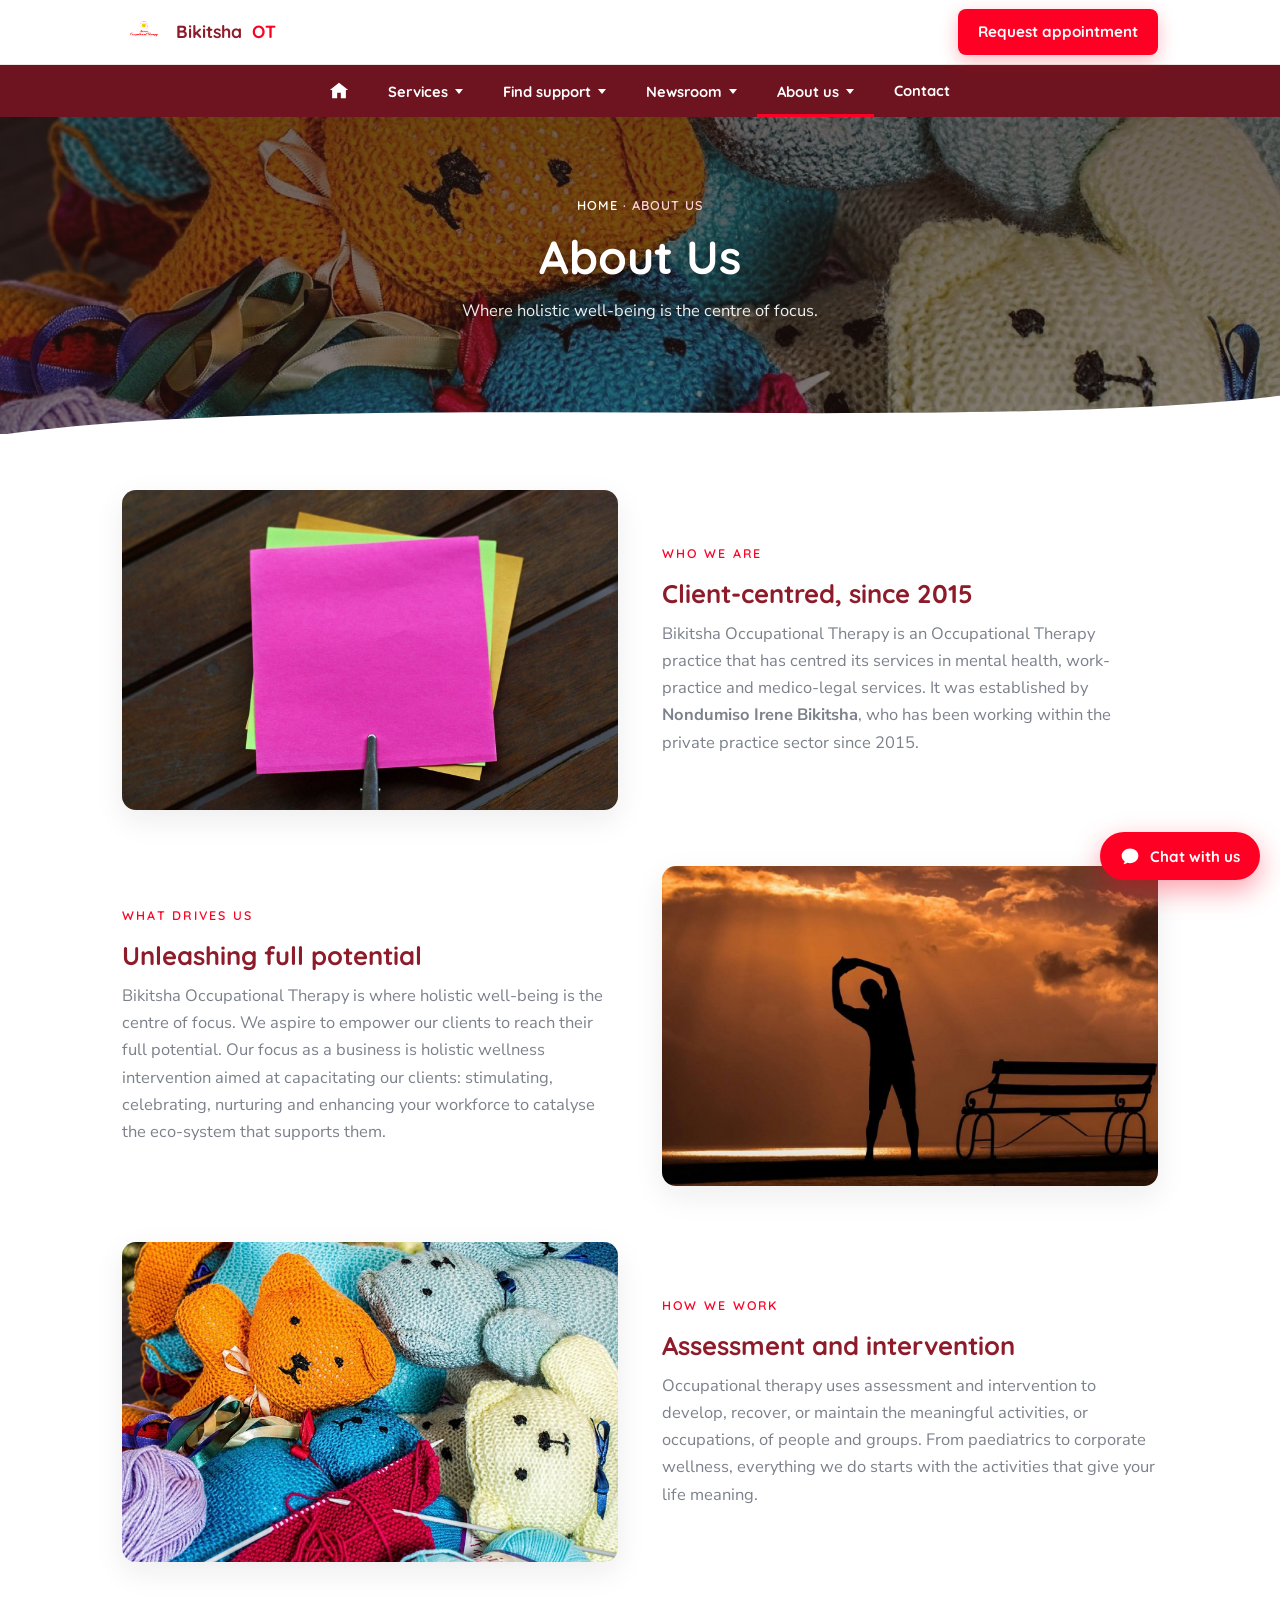
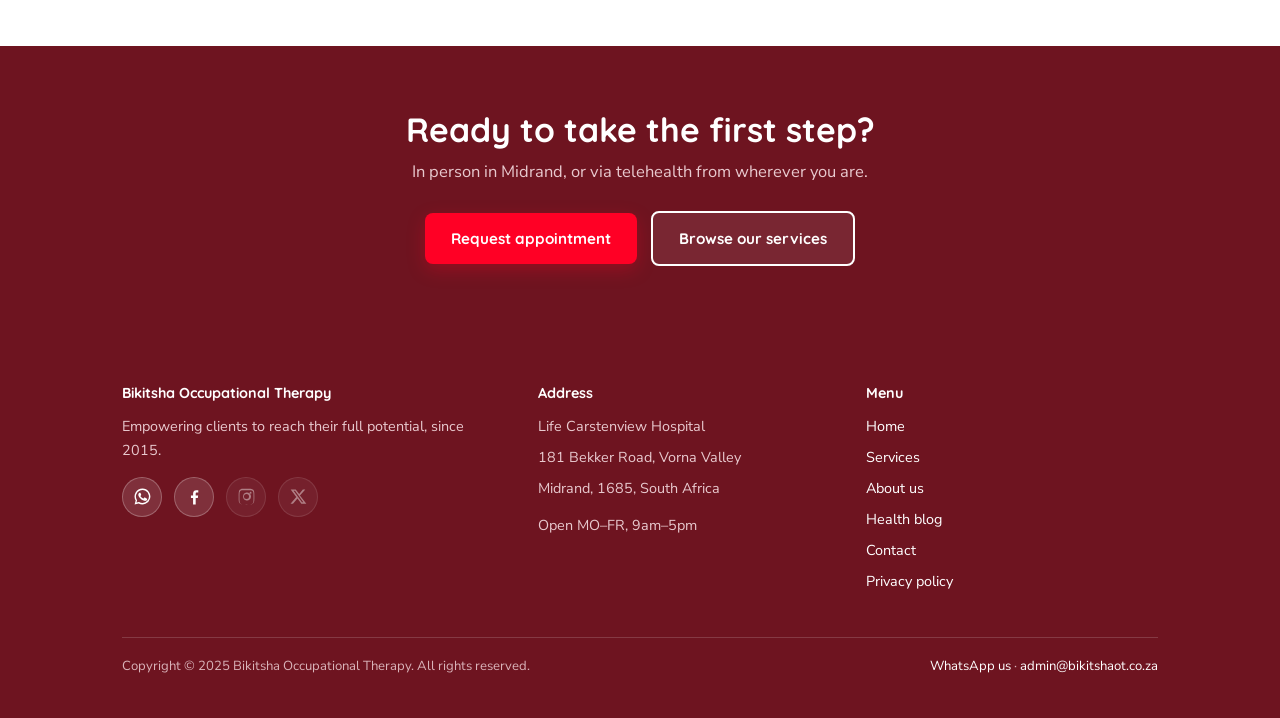
==== commit d30f75e0: "Add WHO-style dropdown navigation bar across all pages Two-tier header modelled on who.int: white ma" ====
--- a/about-us.html
+++ b/about-us.html
@@ -14,18 +14,65 @@
 <body>
 
 <header class="site">
-  <div class="wrap nav">
-    <a class="logo" href="index.html"><img src="assets/img/logo.png" alt="">Bikitsha<span> OT</span></a>
-    <button class="nav-toggle" aria-label="Menu" aria-expanded="false"><i></i></button>
-    <ul class="nav-links">
-      <li><a href="index.html">Home</a></li>
-      <li><a href="services.html">Services</a></li>
-      <li><a href="about-us.html" aria-current="page">About us</a></li>
-      <li><a href="health-blog.html">Health blog</a></li>
-      <li><a href="contact.html">Contact</a></li>
-      <li><a class="btn btn-red" href="contact.html#book">Request appointment</a></li>
-    </ul>
+  <div class="masthead">
+    <div class="wrap">
+      <a class="logo" href="index.html"><img src="assets/img/logo.png" alt="">Bikitsha<span> OT</span></a>
+      <div style="display:flex;align-items:center;gap:8px">
+        <a class="btn btn-red" href="contact.html#book">Request appointment</a>
+        <button class="nav-toggle" aria-label="Menu" aria-expanded="false"><i></i></button>
+      </div>
+    </div>
   </div>
+  <nav class="topnav" aria-label="Main menu">
+    <div class="wrap">
+      <a class="tn-home" href="index.html" aria-label="Home"><svg viewBox="0 0 24 24" aria-hidden="true"><path d="M12 3 2 11h2.5v9H10v-6h4v6h5.5v-9H22L12 3z"/></svg></a>
+      <div class="tn-item">
+        <button class="tn-link" type="button" aria-expanded="false">Services <span class="tn-caret"></span></button>
+        <div class="tn-menu">
+          <a href="services.html">All services</a>
+          <hr>
+          <a href="services.html#medico-legal">Medico-Legal Services</a>
+          <a href="services.html#paediatrics">Paediatrics</a>
+          <a href="services.html#adolescents-adults">Adolescents &amp; Adults</a>
+          <a href="services.html#group">Group-Based Intervention</a>
+          <a href="services.html#work">Work-Based Intervention</a>
+          <a href="services.html#fce">Functional Capacity Evaluation</a>
+        </div>
+      </div>
+      <div class="tn-item">
+        <button class="tn-link" type="button" aria-expanded="false">Find support <span class="tn-caret"></span></button>
+        <div class="tn-menu">
+          <span class="tn-menu-head">Interactive tools</span>
+          <a href="index.html#finder">Guided service finder</a>
+          <a href="index.html#checkin">Two-minute check-in</a>
+          <a href="index.html#services">Life-path explorer</a>
+          <hr>
+          <a href="contact.html#book">Request an appointment</a>
+        </div>
+      </div>
+      <div class="tn-item">
+        <button class="tn-link" type="button" aria-expanded="false">Newsroom <span class="tn-caret"></span></button>
+        <div class="tn-menu">
+          <a href="health-blog.html">Health blog</a>
+          <a href="index.html#news">Latest from the practice</a>
+          <hr>
+          <a href="the-power-of-occupational-therapy.html">The Power of Occupational Therapy</a>
+        </div>
+      </div>
+      <div class="tn-item">
+        <button class="tn-link" type="button" aria-expanded="false" aria-current="page">About us <span class="tn-caret"></span></button>
+        <div class="tn-menu">
+          <a href="about-us.html">About the practice</a>
+          <a href="index.html#core">Our philosophy</a>
+          <hr>
+          <a href="privacy-policy.html">Privacy policy</a>
+        </div>
+      </div>
+      <div class="tn-item">
+        <a class="tn-link" href="contact.html">Contact</a>
+      </div>
+    </div>
+  </nav>
 </header>
 
 <section class="page-hero" style="background-image:url('assets/img/toys.jpg')">
--- a/assets/css/site.css
+++ b/assets/css/site.css
@@ -31,35 +31,59 @@
 .section-title{font-size:clamp(1.7rem,3.6vw,2.4rem);font-weight:700;margin-bottom:.6rem}
 .section-lede{color:var(--grey);max-width:640px;margin-bottom:2.4rem}
 
-/* ---------- header ---------- */
-header.site{position:sticky;top:0;z-index:50;background:rgba(255,255,255,.94);backdrop-filter:blur(8px);border-bottom:1px solid var(--line)}
-.nav{display:flex;align-items:center;justify-content:space-between;height:70px;gap:14px}
+/* ---------- header (WHO-style two-tier) ---------- */
+header.site{position:sticky;top:0;z-index:50;background:var(--white)}
+.masthead{border-bottom:1px solid var(--line);background:rgba(255,255,255,.97)}
+.masthead .wrap{display:flex;align-items:center;justify-content:space-between;height:64px;gap:14px}
 .logo{display:flex;align-items:center;gap:10px;font-family:var(--display);font-weight:700;font-size:1.1rem;color:var(--crimson);text-decoration:none;white-space:nowrap}
-.logo img{height:46px;width:46px;object-fit:cover;object-position:center 34%;border-radius:50%}
+.logo img{height:44px;width:44px;object-fit:cover;object-position:center 34%;border-radius:50%}
 .logo span{color:var(--signal)}
-.nav-links{display:flex;gap:24px;align-items:center;list-style:none}
-.nav-links a{font-family:var(--display);font-weight:600;font-size:.9rem;color:var(--ink);text-decoration:none}
-.nav-links a:hover,.nav-links a[aria-current="page"]{color:var(--signal)}
 .btn{display:inline-block;font-family:var(--display);font-weight:700;font-size:.95rem;padding:13px 26px;border-radius:8px;border:none;text-decoration:none;text-align:center;transition:transform .15s ease,box-shadow .15s ease;cursor:pointer}
 .btn:hover{transform:translateY(-1px)}
 .btn-red{background:var(--signal);color:#fff;box-shadow:0 6px 18px rgba(255,0,37,.28)}
 .btn-ghost{background:transparent;color:var(--crimson);border:2px solid var(--crimson)}
 .btn-quiet{background:var(--mist);color:var(--ink)}
-.nav .btn{padding:10px 20px}
+.masthead .btn{padding:10px 20px}
+@media (max-width:560px){.masthead .btn{display:none}}
+
+.topnav{background:var(--crimson-deep)}
+.topnav .wrap{display:flex;align-items:stretch;justify-content:center;gap:0}
+.tn-home{display:flex;align-items:center;padding:0 18px;color:#fff}
+.tn-home svg{width:22px;height:22px;fill:#fff}
+.tn-home:hover,.tn-home:focus-visible{background:rgba(255,255,255,.12)}
+.tn-item{position:relative}
+.tn-link{display:flex;align-items:center;gap:7px;height:52px;padding:0 20px;background:none;border:none;color:#fff;font-family:var(--display);font-weight:700;font-size:.92rem;text-decoration:none;white-space:nowrap}
+.tn-link:hover,.tn-item.open .tn-link,.tn-link:focus-visible{background:rgba(255,255,255,.12)}
+.tn-link[aria-current="page"]{box-shadow:inset 0 -3px 0 var(--signal)}
+.tn-caret{width:0;height:0;border-left:4.5px solid transparent;border-right:4.5px solid transparent;border-top:5.5px solid #fff;transition:transform .18s;flex-shrink:0}
+.tn-item.open .tn-caret{transform:rotate(180deg)}
+.tn-menu{position:absolute;top:100%;left:0;min-width:250px;background:var(--white);border:1px solid var(--line);border-top:3px solid var(--signal);border-radius:0 0 10px 10px;box-shadow:0 18px 40px rgba(22,23,33,.18);padding:8px 0;display:none;z-index:60}
+.tn-item.open .tn-menu{display:block}
+.tn-menu a{display:block;padding:11px 20px;font-family:var(--display);font-weight:600;font-size:.9rem;color:var(--ink);text-decoration:none}
+.tn-menu a:hover,.tn-menu a:focus-visible{background:var(--signal-soft);color:var(--crimson)}
+.tn-menu .tn-menu-head{display:block;padding:10px 20px 6px;font-size:.7rem;font-weight:700;letter-spacing:.14em;text-transform:uppercase;color:var(--grey);font-family:var(--display)}
+.tn-menu hr{border:none;border-top:1px solid var(--line);margin:6px 0}
+
 .nav-toggle{display:none;background:none;border:none;width:44px;height:44px;position:relative}
 .nav-toggle i,.nav-toggle i::before,.nav-toggle i::after{content:'';display:block;position:absolute;height:2.5px;border-radius:2px;background:var(--crimson);transition:transform .2s,opacity .2s}
 .nav-toggle i{top:21px;left:10px;right:10px}
 .nav-toggle i::before,.nav-toggle i::after{left:0;right:0}
 .nav-toggle i::before{top:-8px}
 .nav-toggle i::after{top:8px}
+
 @media (max-width:880px){
   .nav-toggle{display:block}
-  .nav-links{position:fixed;inset:70px 0 auto 0;background:var(--white);flex-direction:column;align-items:stretch;gap:0;padding:8px 22px 20px;border-bottom:1px solid var(--line);box-shadow:var(--shadow);display:none}
-  .nav-links.open{display:flex}
-  .nav-links li{border-bottom:1px solid var(--line)}
-  .nav-links li:last-child{border-bottom:none;padding-top:14px}
-  .nav-links a{display:block;padding:14px 2px;font-size:1rem}
-  .nav-links .btn{padding:13px 20px}
+  .topnav{display:none}
+  .topnav.open{display:block;position:fixed;inset:64px 0 0 0;overflow-y:auto;background:var(--crimson-deep)}
+  .topnav .wrap{flex-direction:column;align-items:stretch;padding:10px 0 30px}
+  .tn-home{display:none}
+  .tn-link{width:100%;justify-content:space-between;height:auto;padding:15px 26px;font-size:1rem;border-bottom:1px solid rgba(255,255,255,.12)}
+  .tn-link[aria-current="page"]{box-shadow:inset 3px 0 0 var(--signal)}
+  .tn-menu{position:static;min-width:0;border:none;border-radius:0;box-shadow:none;background:rgba(255,255,255,.07);padding:4px 0}
+  .tn-menu a{color:#fff;padding:12px 26px 12px 40px}
+  .tn-menu a:hover,.tn-menu a:focus-visible{background:rgba(255,255,255,.12);color:#fff}
+  .tn-menu .tn-menu-head{color:#E8C9CE}
+  .tn-menu hr{border-top-color:rgba(255,255,255,.15)}
 }
 
 /* ---------- hero carousel ---------- */
